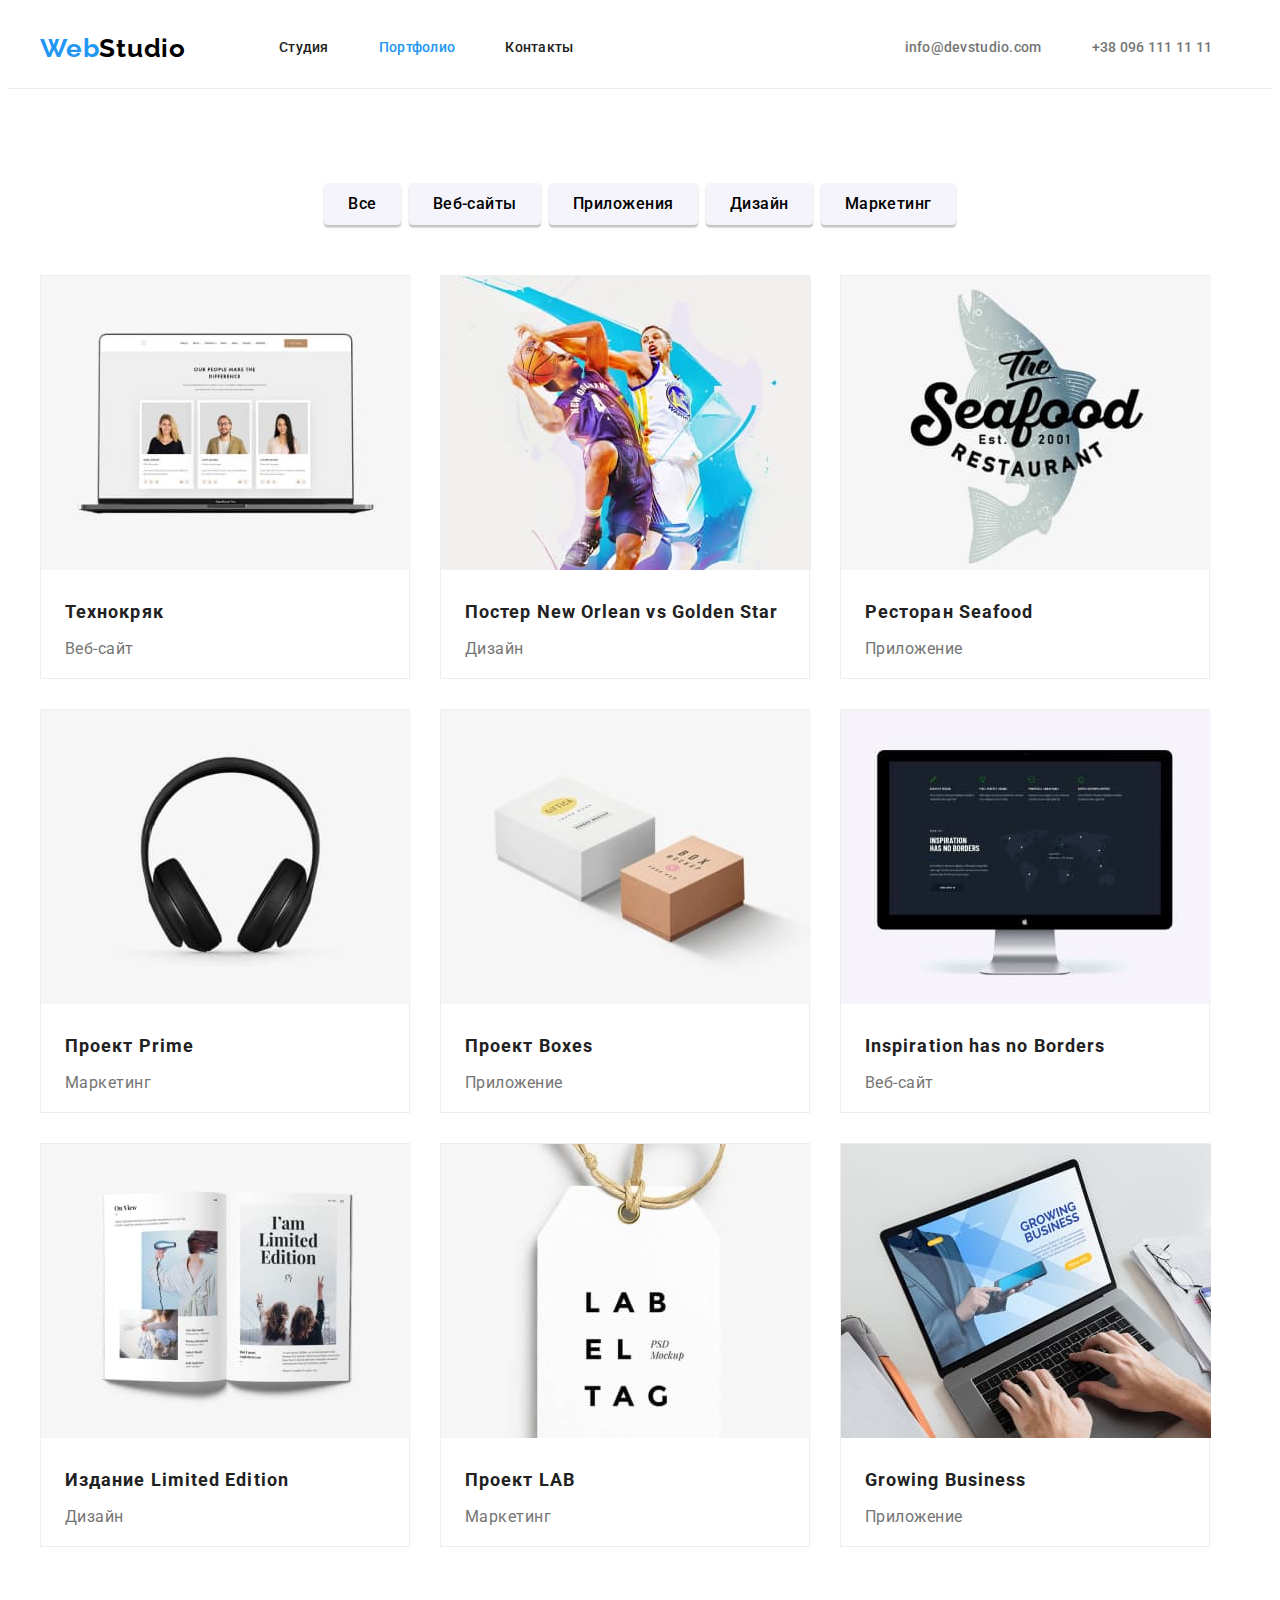
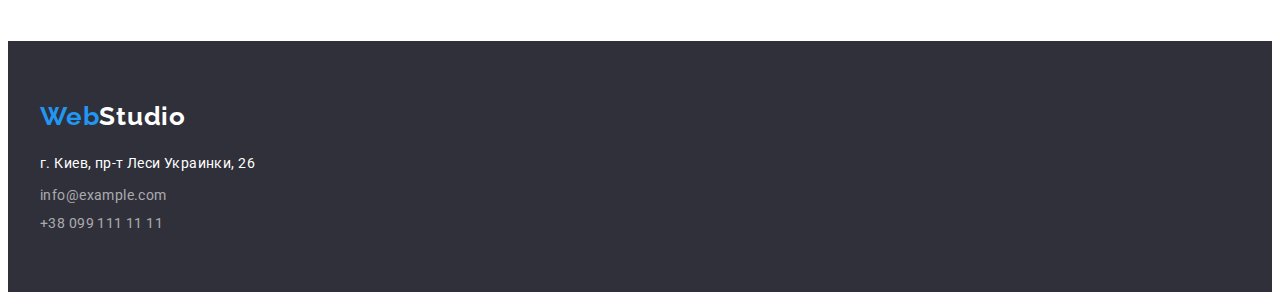
==== portfolio.html @ d5acd6a5 "Copy files" ====
<!DOCTYPE html>
<html lang="ru">
  <head>
    <meta charset="UTF-8" />
    <meta http-equiv="X-UA-Compatible" content="IE=edge" />
    <meta name="viewport" content="width=device-width, initial-scale=1.0" />
    <title>Document</title>
    <link rel="preconnect" href="https://fonts.googleapis.com" />
    <link rel="preconnect" href="https://fonts.gstatic.com" crossorigin />
    <link
      href="https://fonts.googleapis.com/css2?family=Raleway:wght@700&family=Roboto:wght@400;500;700;900&display=swap"
      rel="stylesheet"
    />
    <link
      rel="stylesheet"
      href="https://cdnjs.cloudflare.com/ajax/libs/modern-normalize/1.1.0/modern-normalize.min.css"
      integrity="sha512-wpPYUAdjBVSE4KJnH1VR1HeZfpl1ub8YT/NKx4PuQ5NmX2tKuGu6U/JRp5y+Y8XG2tV+wKQpNHVUX03MfMFn9Q=="
      crossorigin="anonymous"
      referrerpolicy="no-referrer"
    />
    <link rel="stylesheet" href="./css/styles.css" />
  </head>
  <body>
    <!-- ################# HEADER ############## -->
    <header class="header">
      <nav class="head container">
        <a class="link link-logo" href="./index.html" lang="en"
          ><span class="accent">Web</span>Studio</a
        >
        <ul class="list header-list">
          <li class="item"><a class="link menu-link" href="./index.html">Студия</a></li>
          <li class="item"><a class="link menu-link portfolio" href="">Портфолио</a></li>
          <li class="item"><a class="link menu-link" href="">Контакты</a></li>
        </ul>
        <ul class="list header-list">
          <li class="item">
            <a class="link contact-link" href="mailto:info@devstudio.com">info@devstudio.com</a>
          </li>
          <li class="item">
            <a class="link contact-link" href="tel:+380961111111">+38 096 111 11 11</a>
          </li>
        </ul>
      </nav>
    </header>
    <main>
      <!-- ################# PORTFOLIO ############## -->
      <section class="section">
        <div class="container">
          <h1 class="hidden">Скрытый заголовок</h1>
          <ul class="list list-btn">
            <li class="item"><button class="portfolio-btn" type="button">Все</button></li>
            <li class="item"><button class="portfolio-btn" type="button">Веб-сайты</button></li>
            <li class="item"><button class="portfolio-btn" type="button">Приложения</button></li>
            <li class="item"><button class="portfolio-btn" type="button">Дизайн</button></li>
            <li class="item"><button class="portfolio-btn" type="button">Маркетинг</button></li>
          </ul>
          <ul class="list card-list">
            <li class="portfolio-card">
              <img
                class="portfolio-icon"
                src="./images/portfolio/laptop.jpg"
                alt="laptop"
                width="370"
                height="294"
              />
              <h2 class="portfolio-title">Технокряк</h2>
              <p class="portfolio-item">Веб-сайт</p>
            </li>
            <li class="portfolio-card">
              <img
                class="portfolio-icon"
                src="./images/portfolio/basketball-player.jpg"
                alt="basketball-player"
                width="370"
                height="294"
              />
              <h2 class="portfolio-title" lang="en">Постер New Orlean vs Golden Star</h2>
              <p class="portfolio-item">Дизайн</p>
            </li>
            <li class="portfolio-card">
              <img
                class="portfolio-icon"
                src="./images/portfolio/seafood.jpg"
                alt="seafood"
                width="370"
                height="294"
              />
              <h2 class="portfolio-title" lang="en">Ресторан Seafood</h2>
              <p class="portfolio-item">Приложение</p>
            </li>
            <li class="portfolio-card">
              <img
                class="portfolio-icon"
                src="./images/portfolio/headphones.jpg"
                alt="headphones"
                width="370"
                height="294"
              />
              <h2 class="portfolio-title" lang="en">Проект Prime</h2>
              <p class="portfolio-item">Маркетинг</p>
            </li>
            <li class="portfolio-card">
              <img
                class="portfolio-icon"
                src="./images/portfolio/bricks.jpg"
                alt="bricks"
                width="370"
                height="294"
              />
              <h2 class="portfolio-title" lang="en">Проект Boxes</h2>
              <p class="portfolio-item">Приложение</p>
            </li>
            <li class="portfolio-card">
              <img
                class="portfolio-icon"
                src="./images/portfolio/imac.jpg"
                alt="imac"
                width="370"
                height="294"
              />
              <h2 class="portfolio-title" lang="en">Inspiration has no Borders</h2>
              <p class="portfolio-item">Веб-сайт</p>
            </li>
            <li class="portfolio-card">
              <img
                class="portfolio-icon"
                src="./images/portfolio/book.jpg"
                alt="book"
                width="370"
                height="294"
              />
              <h2 class="portfolio-title" lang="en">Издание Limited Edition</h2>
              <p class="portfolio-item">Дизайн</p>
            </li>
            <li class="portfolio-card">
              <img
                class="portfolio-icon"
                src="./images/portfolio/project-lab.jpg"
                alt="project-lab"
                width="370"
                height="294"
              />
              <h2 class="portfolio-title" lang="en">Проект LAB</h2>
              <p class="portfolio-item">Маркетинг</p>
            </li>
            <li class="portfolio-card">
              <img
                class="portfolio-icon"
                src="./images/portfolio/hands-on-laptop.jpg"
                alt="hands-on-laptop"
                width="370"
                height="294"
              />
              <h2 class="portfolio-title" lang="en">Growing Business</h2>
              <p class="portfolio-item">Приложение</p>
            </li>
          </ul>
        </div>
      </section>
    </main>
    <!-- ############## FOOTER ############### -->
    <footer class="footer">
      <div class="container">
        <a class="link link-logo-footer" href="./index.html" lang="en"
          ><span class="accent">Web</span>Studio</a
        >
        <address class="address">
          <ul class="list">
            <li class="margin">
              <a
                class="link address-link"
                href="https://goo.gl/maps/CviUbPJFQTQComtV8"
                target="_blank"
                >г. Киев, пр-т Леси Украинки, 26</a
              >
            </li>
            <li class="margin">
              <a class="link contacts-link" href="mailto:info@example.com">info@example.com</a>
            </li>
            <li><a class="link contacts-link" href="tel:+380991111111">+38 099 111 11 11</a></li>
          </ul>
        </address>
      </div>
    </footer>
  </body>
</html>
---- css/styles.css ----
.list {
  list-style: none;

  margin-top: 0;
  margin-bottom: 0;
  padding-left: 0;
}
.link {
  text-decoration: none;
}
.address {
  font-style: normal;
}
.container {
  width: 1200px;
  padding-left: 15px;
  padding-right: 15px;
  margin-left: auto;
  margin-right: auto;
}
:root {
  --main-font: 'Roboto', sans-serif;
  --main-color: #212121;
  --secondary-color: #757575;
  --logo-color: #000000;
  --accent-color: #2196f3;
  --hero-background-color: #2f303a;
  --btn-text-color: #ffffff;
  --team-background-color: #f5f4fa;
  --portfolio-btn-back-color: #f5f4fa;
  --border-color: #ececec;
  --portfolio-border-color: #eeeeee;
  --contacts-link-color: rgba(255, 255, 255, 0.6);
}
body {
  font-family: var(--main-font);
  color: var(--main-color);
}
/*########## HEADER ############*/
.header {
  font-weight: 500;
  font-size: 14px;
  line-height: 1.14;
  letter-spacing: 0.02em;
  border-bottom: 1px solid var(--border-color);
}
.head {
  display: flex;
  align-items: center;
}
.header-list {
  display: flex;

  margin-top: 0;
  margin-bottom: 0;
}
.header-list .item + .item {
  margin-left: 50px;
}
.header-list .link {
  display: block;
  padding-top: 32px;
  padding-bottom: 32px;
}
.head .header-list:last-child {
  margin-left: 331px;
}
.link-logo {
  font-family: 'Raleway', sans-serif;
  font-weight: 700;
  font-size: 26px;
  line-height: 1.19;
  letter-spacing: 0.03em;
  color: var(--logo-color);

  margin-right: 93px;
}
.accent {
  color: var(--accent-color);
}
.menu-link {
  color: var(--main-color);
}
.contact-link {
  color: var(--secondary-color);
}
.menu-link:hover,
.menu-link:focus {
  color: var(--accent-color);
}
.contact-link:hover,
.contact-link:focus {
  color: var(--accent-color);
}
.studio {
  color: var(--accent-color);
}
.portfolio {
  color: var(--accent-color);
}

/*########## MAIN ############*/
/*########## HERO ############*/
.hero {
  background-color: var(--hero-background-color);
  text-align: center;
}
.hero-title {
  font-weight: 900;
  font-size: 44px;
  line-height: 1.36;
  letter-spacing: 0.06em;
  text-transform: uppercase;
  color: var(--btn-text-color);

  margin-top: 0;
  margin-bottom: 30px;
}
.modal-btn {
  font-family: var(--main-font);
  font-weight: 700;
  font-size: 16px;
  line-height: 1.88;
  display: flex;
  align-items: center;
  letter-spacing: 0.06em;
  color: var(--btn-text-color);
  background-color: var(--accent-color);
  cursor: pointer;
  box-shadow: 0px 4px 4px rgba(0, 0, 0, 0.15);
  border-radius: 4px;

  display: inline-block;
  padding: 10px 32px;
}
.container-hero {
  padding-top: 200px;
  padding-bottom: 200px;
}
/*########## ABOUT US ############*/
.section {
  padding-top: 94px;
  padding-bottom: 94px;
}
.about-us {
  display: flex;
  justify-content: center;

  margin-top: 0;
  margin-bottom: 0;
}
.about-us .item + .item {
  margin-left: 30px;
}
.about-us-title {
  font-weight: 700;
  font-size: 14px;
  line-height: 1.14;
  letter-spacing: 0.03em;
  text-transform: uppercase;

  margin-top: 0;
  margin-bottom: 0;
  margin-bottom: 10px;
}
.about-us-item {
  font-size: 14px;
  line-height: 1.71;
  letter-spacing: 0.03em;
  color: var(--secondary-color);

  margin-top: 0;
  margin-bottom: 0;
}
/*########## OUR WORK ############*/
.title {
  font-weight: 700;
  font-size: 36px;
  line-height: 1.17;
  text-align: center;
  letter-spacing: 0.03em;

  margin-top: 0;
  margin-bottom: 0;
}
.title-work {
  margin-bottom: 50px;
}
.list-work {
  display: flex;
}
.list-work .item + .item {
  margin-left: 30px;
}
/*########## OUR TEAM ############*/
.team-list {
  display: flex;
}
.team-list .card + .card {
  margin-left: 30px;
}
.card {
  width: 270px;
  height: 368px;
  left: 215px;
  top: 1635px;

  background: var(--btn-text-color);
  box-shadow: 0px 1px 3px rgba(0, 0, 0, 0.12), 0px 1px 1px rgba(0, 0, 0, 0.14),
    0px 2px 1px rgba(0, 0, 0, 0.2);
  border-radius: 0px 0px 4px 4px;
}
.our-team {
  background-color: var(--team-background-color);
}
.title-team {
  margin-bottom: 50px;
}
.team-img {
  margin-bottom: 30px;
}
.team-name {
  font-weight: 500;
  font-size: 16px;
  line-height: 1.19;
  text-align: center;
  letter-spacing: 0.03em;

  margin-top: 0;
  margin-bottom: 10;
}
.team-prof {
  font-size: 16px;
  line-height: 1.19;
  text-align: center;
  letter-spacing: 0.03em;
  color: var(--secondary-color);

  margin-top: 0;
  margin-bottom: 30;
}
/*########## FOOTER ############*/
.footer {
  background-color: var(--hero-background-color);
}
.footer .container {
  padding-top: 60px;
  padding-bottom: 60px;
}
.link-logo-footer {
  font-family: 'Raleway', sans-serif;
  font-weight: 700;
  font-size: 26px;
  line-height: 1.19;
  letter-spacing: 0.03em;
  color: var(--btn-text-color);
}
.address-link {
  font-size: 14px;
  line-height: 1.71;
  letter-spacing: 0.03em;
  color: var(--btn-text-color);
}
.address {
  margin-top: 20px;
}
.address .list {
  padding-left: 0;
}
.margin {
  margin-bottom: 9px;
}
.contacts-link {
  font-size: 14px;
  line-height: 1.71px;
  letter-spacing: 0.03em;
  color: var(--contacts-link-color);
}
.address-link:hover,
.address-link:focus {
  color: var(--accent-color);
}
.contacts-link:hover,
.contacts-link:focus {
  color: var(--accent-color);
}

/*########## PORTFOLIO (PAGE) ############*/
.hidden {
  display: none;
}
.list-btn {
  display: flex;
  justify-content: center;
}
.list-btn .item + .item {
  margin-left: 8px;
}
.portfolio-btn {
  font-family: var(--main-font);
  font-weight: 500;
  font-size: 16px;
  line-height: 1.62;
  text-align: center;
  letter-spacing: 0.03em;
  background-color: var(--portfolio-btn-back-color);
  cursor: pointer;

  box-shadow: 0px 3px 1px rgba(0, 0, 0, 0.1), 0px 1px 2px rgba(0, 0, 0, 0.08),
    0px 2px 2px rgba(0, 0, 0, 0.12);
  border-radius: 4px;
  border-color: transparent;
  padding: 6px 22px;
  margin-bottom: 50px;
}

.portfolio-btn:hover,
.portfolio-btn:focus {
  color: var(--btn-text-color);
  background-color: var(--accent-color);
}
.card-list {
  display: flex;
  flex-wrap: wrap;
}
.portfolio-icon {
  margin-bottom: 20px;
}
.portfolio-title {
  font-weight: 700;
  font-size: 18px;
  line-height: 2;
  letter-spacing: 0.06em;
  color: var(--main-color);

  margin-top: 0;
  margin-bottom: 4px;
  margin-left: 24px;
}
.portfolio-item {
  font-size: 16px;
  line-height: 1.88;
  letter-spacing: 0.03em;
  color: var(--secondary-color);

  margin-top: 0;
  margin-bottom: 20px;
  margin-left: 24px;
}
.portfolio-card {
  background-color: var(--btn-text-color);
  border: 1px solid var(--portfolio-border-color);
  box-sizing: border-box;

  width: 370px;
  height: 404px;
}
.portfolio-card:not(:nth-child(3n + 3)) {
  margin-right: 30px;
}
.portfolio-card:not(:nth-last-child(-n + 3)) {
  margin-bottom: 30px;
}
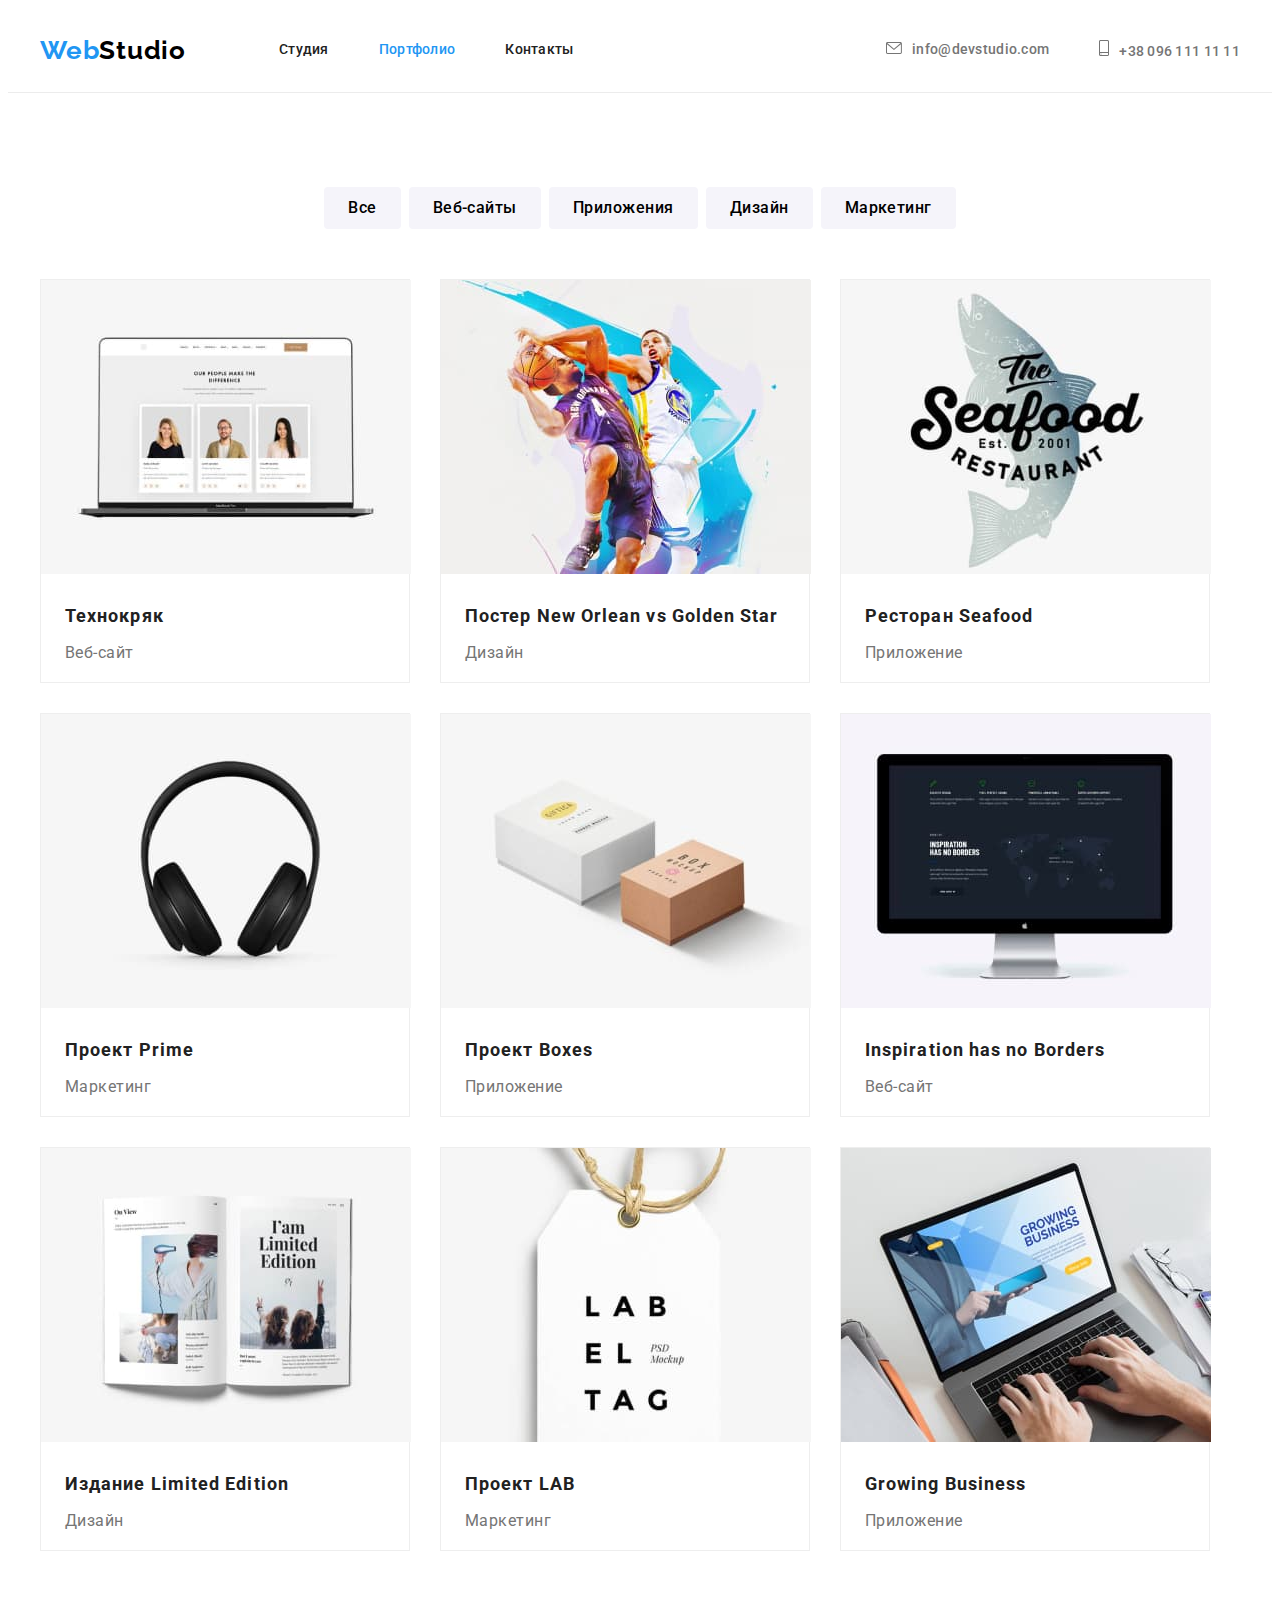
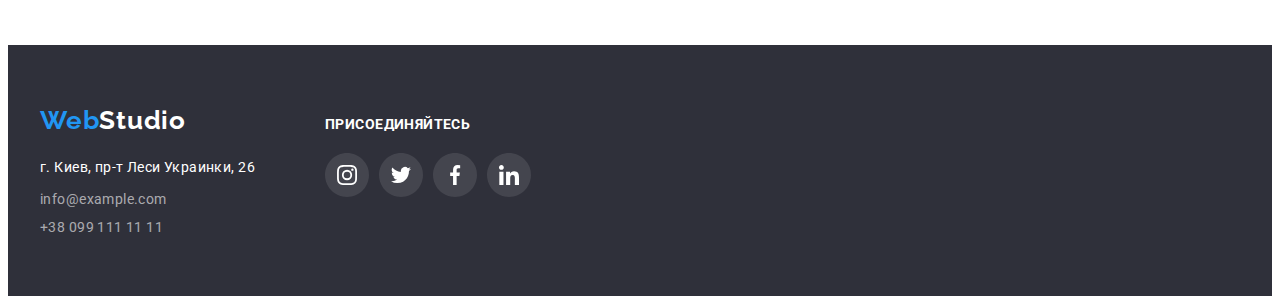
==== commit 293b20df: "Update portfolio. Add logos" ====
--- a/portfolio.html
+++ b/portfolio.html
@@ -4,7 +4,7 @@
     <meta charset="UTF-8" />
     <meta http-equiv="X-UA-Compatible" content="IE=edge" />
     <meta name="viewport" content="width=device-width, initial-scale=1.0" />
-    <title>Document</title>
+    <title>Portfolio</title>
     <link rel="preconnect" href="https://fonts.googleapis.com" />
     <link rel="preconnect" href="https://fonts.gstatic.com" crossorigin />
     <link
@@ -33,11 +33,19 @@
           <li class="item"><a class="link menu-link" href="">Контакты</a></li>
         </ul>
         <ul class="list header-list">
-          <li class="item">
-            <a class="link contact-link" href="mailto:info@devstudio.com">info@devstudio.com</a>
+          <li class="item icon-address">
+            <a class="link contact-link" href="mailto:info@devstudio.com"
+              ><svg class="icon" width="16" height="12">
+                <use href="./images/icon/icons.svg#mail"></use></svg
+              >info@devstudio.com</a
+            >
           </li>
-          <li class="item">
-            <a class="link contact-link" href="tel:+380961111111">+38 096 111 11 11</a>
+          <li class="item icon-address">
+            <a class="link contact-link" href="tel:+380961111111"
+              ><svg class="icon" width="10" height="16">
+                <use href="./images/icon/icons.svg#phone"></use></svg
+              >+38 096 111 11 11</a
+            >
           </li>
         </ul>
       </nav>
@@ -160,26 +168,58 @@
     </main>
     <!-- ############## FOOTER ############### -->
     <footer class="footer">
-      <div class="container">
-        <a class="link link-logo-footer" href="./index.html" lang="en"
-          ><span class="accent">Web</span>Studio</a
-        >
-        <address class="address">
-          <ul class="list">
-            <li class="margin">
-              <a
-                class="link address-link"
-                href="https://goo.gl/maps/CviUbPJFQTQComtV8"
-                target="_blank"
-                >г. Киев, пр-т Леси Украинки, 26</a
-              >
-            </li>
-            <li class="margin">
-              <a class="link contacts-link" href="mailto:info@example.com">info@example.com</a>
-            </li>
-            <li><a class="link contacts-link" href="tel:+380991111111">+38 099 111 11 11</a></li>
+      <div class="container footer-flex">
+        <div class="footer-address">
+          <a class="link link-logo-footer" href="./index.html" lang="en"
+            ><span class="accent">Web</span>Studio</a
+          >
+          <address class="address">
+            <ul class="list">
+              <li class="margin">
+                <a
+                  class="link address-link"
+                  href="https://goo.gl/maps/CviUbPJFQTQComtV8"
+                  target="_blank"
+                  >г. Киев, пр-т Леси Украинки, 26</a
+                >
+              </li>
+              <li class="margin">
+                <a class="link contacts-link" href="mailto:info@example.com">info@example.com</a>
+              </li>
+              <li><a class="link contacts-link" href="tel:+380991111111">+38 099 111 11 11</a></li>
+            </ul>
+          </address>
+        </div>
+        <div class="social">
+          <p class="join">присоединяйтесь</p>
+          <ul class="list footer-icon">
+            <li class="item">
+              <a href="">
+                <svg class="icon" width="44" height="44">
+                  <use href="./images/icon/icons.svg#footer-insta"></use>
+                </svg>
+              </a>
+            </li>
+            <li class="item">
+              <a href=""
+                ><svg class="icon" width="44" height="44">
+                  <use href="./images/icon/icons.svg#footer-twit"></use></svg
+              ></a>
+            </li>
+            <li class="item">
+              <a href=""
+                ><svg class="icon" width="44" height="44">
+                  <use href="./images/icon/icons.svg#footer-facebook"></use></svg
+              ></a>
+            </li>
+            <li class="item">
+              <a href=""
+                ><svg class="icon" width="44" height="44">
+                  <use href="./images/icon/icons.svg#footer-link"></use></svg
+              ></a>
+            </li>
           </ul>
-        </address>
+        </div>
       </div>
     </footer>
   </body>
--- a/css/styles.css
+++ b/css/styles.css
@@ -26,6 +26,8 @@
   --accent-color: #2196f3;
   --hero-background-color: #2f303a;
   --btn-text-color: #ffffff;
+  --border-color: #afb1b8;
+  --social-color: #afb1b8;
   --team-background-color: #f5f4fa;
   --portfolio-btn-back-color: #f5f4fa;
   --border-color: #ececec;
@@ -63,7 +65,7 @@
   padding-bottom: 32px;
 }
 .head .header-list:last-child {
-  margin-left: 331px;
+  margin-left: auto;
 }
 .link-logo {
   font-family: 'Raleway', sans-serif;
@@ -98,12 +100,33 @@
 .portfolio {
   color: var(--accent-color);
 }
-
+.header-list .item {
+  display: flex;
+  justify-content: center;
+}
+.icon-address {
+  display: flex;
+  align-items: center;
+}
+.icon-address {
+  display: flex;
+}
+.icon-address .icon {
+  margin-right: 10px;
+  fill: var(--secondary-color);
+}
+.contact-link:hover > .icon {
+  fill: var(--accent-color);
+}
 /*########## MAIN ############*/
 /*########## HERO ############*/
 .hero {
   background-color: var(--hero-background-color);
   text-align: center;
+  height: 600px;
+  max-width: 1600px;
+  background-image: linear-gradient(to right, rgba(47, 48, 58, 0.4), rgba(47, 48, 58, 0.4)),
+    url('../images/overlay/overlay.jpg');
 }
 .hero-title {
   font-weight: 900;
@@ -172,6 +195,16 @@
   margin-top: 0;
   margin-bottom: 0;
 }
+.back-icon-about {
+  width: 270px;
+  height: 120px;
+  background: var(--portfolio-btn-back-color);
+  border-radius: 4px;
+  margin-bottom: 30px;
+  display: flex;
+  align-items: center;
+  justify-content: center;
+}
 /*########## OUR WORK ############*/
 .title {
   font-weight: 700;
@@ -201,9 +234,7 @@
 }
 .card {
   width: 270px;
-  height: 368px;
-  left: 215px;
-  top: 1635px;
+  height: 428px;
 
   background: var(--btn-text-color);
   box-shadow: 0px 1px 3px rgba(0, 0, 0, 0.12), 0px 1px 1px rgba(0, 0, 0, 0.14),
@@ -239,11 +270,74 @@
   margin-top: 0;
   margin-bottom: 30;
 }
+.card-social {
+  display: flex;
+  justify-content: center;
+}
+.icon-back {
+  display: flex;
+  justify-content: center;
+  align-items: center;
+  width: 44px;
+  height: 44px;
+  background-color: transparent;
+  border-radius: 50%;
+}
+.icon-back:hover,
+.icon-back:focus {
+  background-color: var(--accent-color);
+}
+.card-icon {
+  fill: var(--social-color);
+}
+.card-icon:hover,
+.card-icon:focus {
+  fill: var(--btn-text-color);
+}
+.list .icon-back + .icon-back {
+  margin-left: 10px;
+}
+.icon-back .card-icon {
+  box-sizing: content-box;
+  padding: 12px;
+}
+/*########## OUR CLIENTS ############*/
+.title-clients {
+  margin-bottom: 50px;
+}
+.list-clients {
+  display: flex;
+  justify-content: space-between;
+}
+.back-icon-clients {
+  width: 170px;
+  height: 92px;
+  background: var(--portfolio-btn-back-color);
+  border: 1px solid var(--border-color);
+  box-sizing: border-box;
+  border-radius: 4px;
+  display: flex;
+  align-items: center;
+  justify-content: center;
+}
+.back-icon-clients .icon-clients {
+  fill: #afb1b8;
+  box-sizing: content-box;
+  padding: 16px 32px;
+}
+.icon-clients:hover,
+.icon-clients:focus {
+  fill: var(--accent-color);
+}
+.back-icon-clients:hover {
+  border-color: var(--accent-color);
+}
 /*########## FOOTER ############*/
+
 .footer {
   background-color: var(--hero-background-color);
 }
-.footer .container {
+.footer-address {
   padding-top: 60px;
   padding-bottom: 60px;
 }
@@ -283,6 +377,38 @@
 .contacts-link:hover,
 .contacts-link:focus {
   color: var(--accent-color);
+}
+.join {
+  font-weight: 700;
+  font-size: 14px;
+  line-height: 1.14;
+  letter-spacing: 0.03em;
+  text-transform: uppercase;
+  color: var(--btn-text-color);
+  margin-top: 0;
+  margin-bottom: 20px;
+}
+.footer-flex {
+  display: flex;
+}
+.social {
+  margin-left: 70px;
+  margin-top: 72px;
+  display: flex;
+  flex-direction: column;
+}
+.footer-icon {
+  display: flex;
+}
+.footer-icon .item + .item {
+  margin-left: 10px;
+}
+.icon {
+  fill: rgba(255, 255, 255, 0.1);
+}
+.icon:hover,
+.icon:focus {
+  fill: var(--accent-color);
 }
 
 /*########## PORTFOLIO (PAGE) ############*/
@@ -306,8 +432,6 @@
   background-color: var(--portfolio-btn-back-color);
   cursor: pointer;
 
-  box-shadow: 0px 3px 1px rgba(0, 0, 0, 0.1), 0px 1px 2px rgba(0, 0, 0, 0.08),
-    0px 2px 2px rgba(0, 0, 0, 0.12);
   border-radius: 4px;
   border-color: transparent;
   padding: 6px 22px;
@@ -318,6 +442,8 @@
 .portfolio-btn:focus {
   color: var(--btn-text-color);
   background-color: var(--accent-color);
+  box-shadow: 0px 3px 1px rgba(0, 0, 0, 0.1), 0px 1px 2px rgba(0, 0, 0, 0.08),
+    0px 2px 2px rgba(0, 0, 0, 0.12);
 }
 .card-list {
   display: flex;
@@ -355,6 +481,10 @@
   width: 370px;
   height: 404px;
 }
+.portfolio-card:hover {
+  box-shadow: 0px 1px 1px rgba(0, 0, 0, 0.12), 0px 4px 4px rgba(0, 0, 0, 0.06),
+    1px 4px 6px rgba(0, 0, 0, 0.16);
+}
 .portfolio-card:not(:nth-child(3n + 3)) {
   margin-right: 30px;
 }
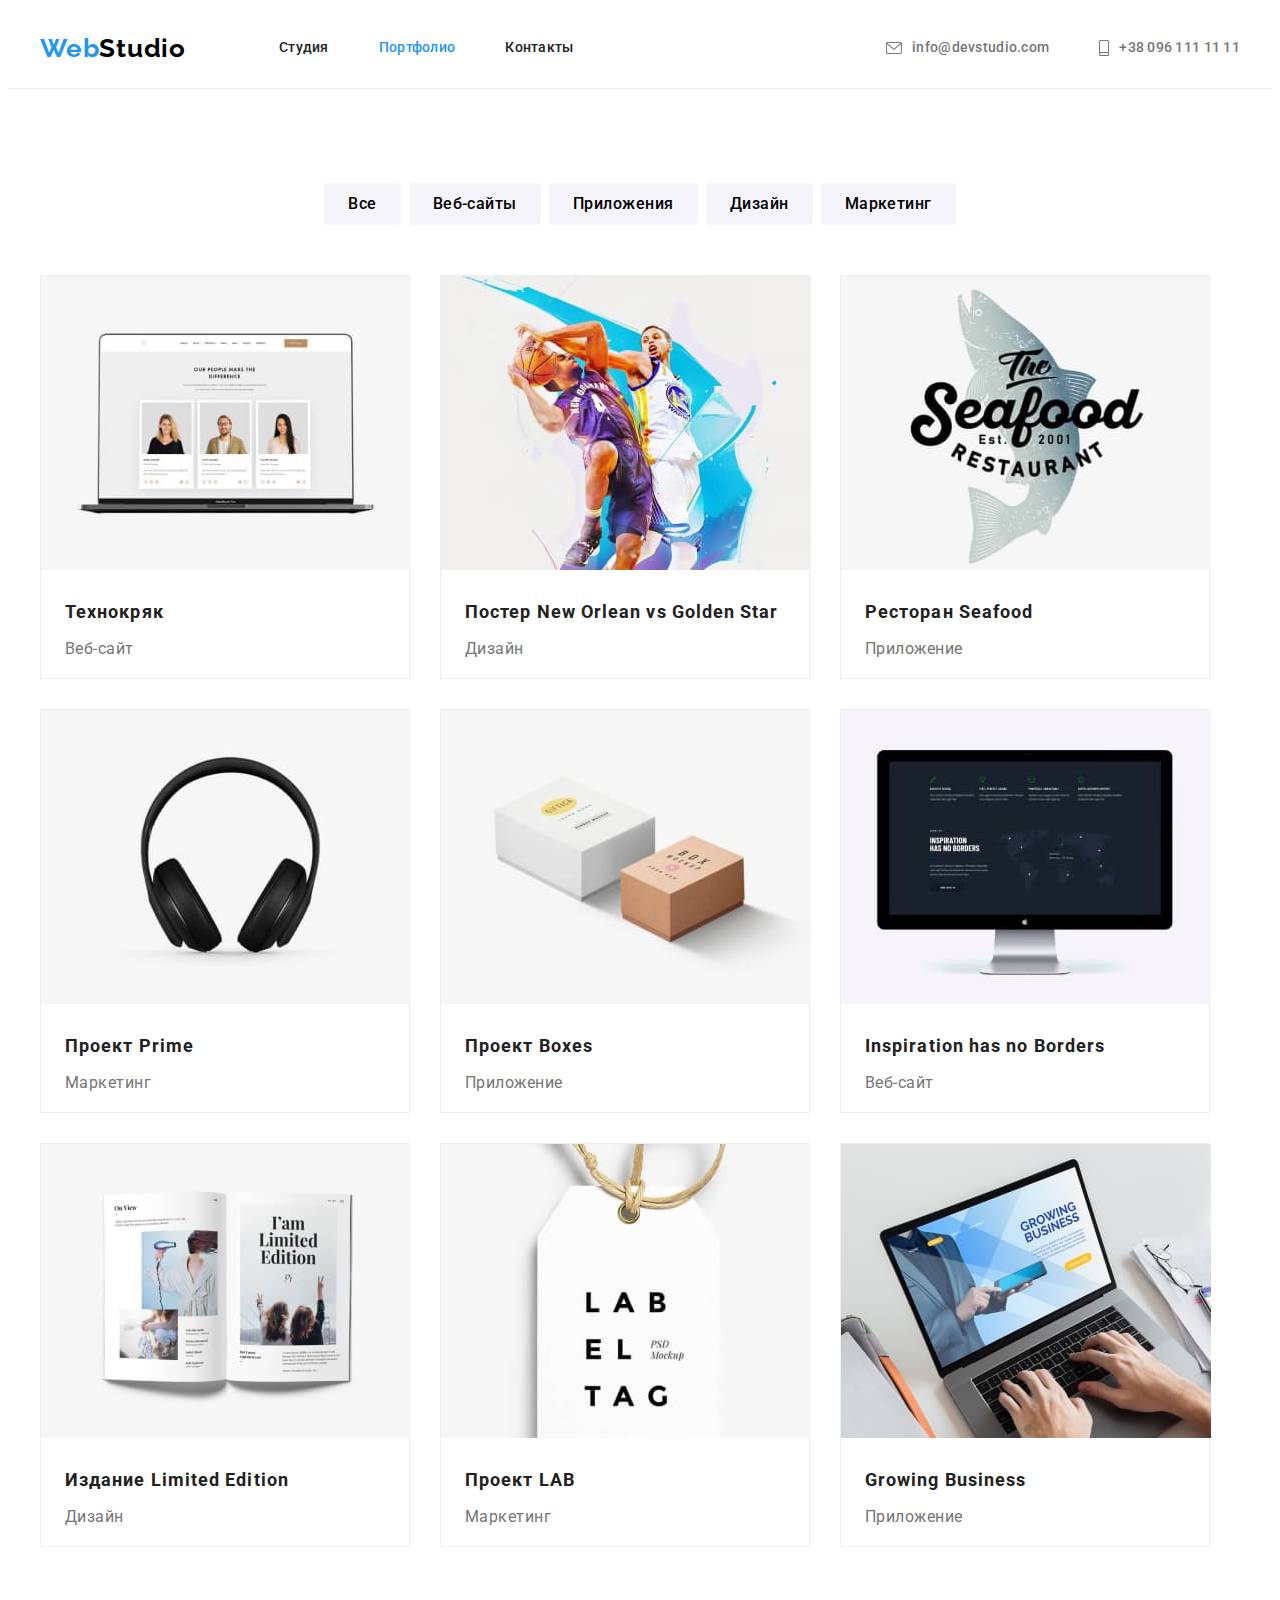
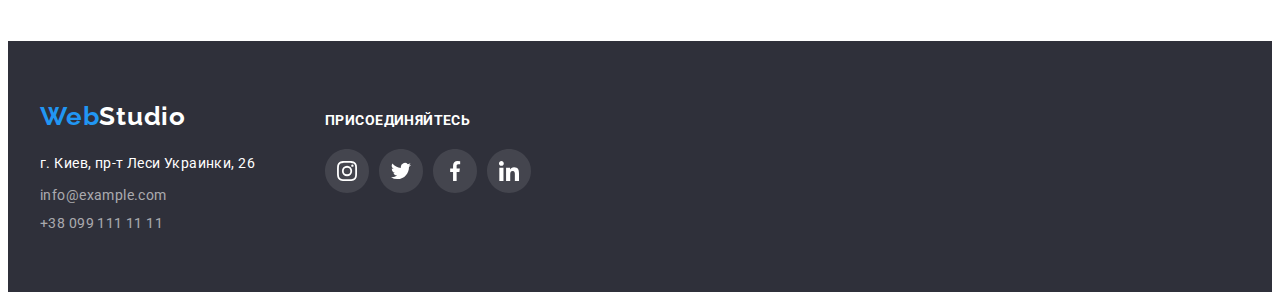
==== commit d703cb17: "Fixed some mistakes" ====
--- a/portfolio.html
+++ b/portfolio.html
@@ -23,16 +23,18 @@
   <body>
     <!-- ################# HEADER ############## -->
     <header class="header">
-      <nav class="head container">
-        <a class="link link-logo" href="./index.html" lang="en"
-          ><span class="accent">Web</span>Studio</a
-        >
-        <ul class="list header-list">
-          <li class="item"><a class="link menu-link" href="./index.html">Студия</a></li>
-          <li class="item"><a class="link menu-link portfolio" href="">Портфолио</a></li>
-          <li class="item"><a class="link menu-link" href="">Контакты</a></li>
-        </ul>
-        <ul class="list header-list">
+      <div class="header-line container">
+        <nav class="head">
+          <a class="link link-logo" href="./index.html" lang="en"
+            ><span class="accent">Web</span>Studio</a
+          >
+          <ul class="list header-list">
+            <li class="item"><a class="link menu-link" href="./index.html">Студия</a></li>
+            <li class="item"><a class="link menu-link portfolio" href="">Портфолио</a></li>
+            <li class="item"><a class="link menu-link" href="">Контакты</a></li>
+          </ul>
+        </nav>
+        <ul class="list header-list header-info">
           <li class="item icon-address">
             <a class="link contact-link" href="mailto:info@devstudio.com"
               ><svg class="icon" width="16" height="12">
@@ -48,7 +50,7 @@
             >
           </li>
         </ul>
-      </nav>
+      </div>
     </header>
     <main>
       <!-- ################# PORTFOLIO ############## -->
--- a/css/styles.css
+++ b/css/styles.css
@@ -33,6 +33,7 @@
   --border-color: #ececec;
   --portfolio-border-color: #eeeeee;
   --contacts-link-color: rgba(255, 255, 255, 0.6);
+  --color-social-footer: rgba(255, 255, 255, 0.1);
 }
 body {
   font-family: var(--main-font);
@@ -64,8 +65,11 @@
   padding-top: 32px;
   padding-bottom: 32px;
 }
-.head .header-list:last-child {
+.header-info {
   margin-left: auto;
+}
+.header-line {
+  display: flex;
 }
 .link-logo {
   font-family: 'Raleway', sans-serif;
@@ -83,8 +87,10 @@
 .menu-link {
   color: var(--main-color);
 }
-.contact-link {
+.icon-address > .contact-link {
   color: var(--secondary-color);
+  display: flex;
+  align-items: center;
 }
 .menu-link:hover,
 .menu-link:focus {
@@ -108,15 +114,11 @@
   display: flex;
   align-items: center;
 }
-.icon-address {
-  display: flex;
-}
 .icon-address .icon {
   margin-right: 10px;
-  fill: var(--secondary-color);
 }
 .contact-link:hover > .icon {
-  fill: var(--accent-color);
+  --color-mail: var(--accent-color);
 }
 /*########## MAIN ############*/
 /*########## HERO ############*/
@@ -206,6 +208,9 @@
   justify-content: center;
 }
 /*########## OUR WORK ############*/
+.section-work {
+  padding-bottom: 94px;
+}
 .title {
   font-weight: 700;
   font-size: 36px;
@@ -280,26 +285,14 @@
   align-items: center;
   width: 44px;
   height: 44px;
-  background-color: transparent;
-  border-radius: 50%;
-}
-.icon-back:hover,
-.icon-back:focus {
-  background-color: var(--accent-color);
-}
-.card-icon {
-  fill: var(--social-color);
 }
 .card-icon:hover,
 .card-icon:focus {
-  fill: var(--btn-text-color);
+  --color-social: var(--btn-text-color);
+  --color-back: var(--accent-color);
 }
 .list .icon-back + .icon-back {
   margin-left: 10px;
-}
-.icon-back .card-icon {
-  box-sizing: content-box;
-  padding: 12px;
 }
 /*########## OUR CLIENTS ############*/
 .title-clients {
@@ -312,8 +305,7 @@
 .back-icon-clients {
   width: 170px;
   height: 92px;
-  background: var(--portfolio-btn-back-color);
-  border: 1px solid var(--border-color);
+  border: 1px solid var(--social-color);
   box-sizing: border-box;
   border-radius: 4px;
   display: flex;
@@ -321,13 +313,12 @@
   justify-content: center;
 }
 .back-icon-clients .icon-clients {
-  fill: #afb1b8;
   box-sizing: content-box;
-  padding: 16px 32px;
+  padding: 18px 34px;
 }
 .icon-clients:hover,
 .icon-clients:focus {
-  fill: var(--accent-color);
+  --color-clients: var(--accent-color);
 }
 .back-icon-clients:hover {
   border-color: var(--accent-color);
@@ -403,12 +394,9 @@
 .footer-icon .item + .item {
   margin-left: 10px;
 }
-.icon {
-  fill: rgba(255, 255, 255, 0.1);
-}
 .icon:hover,
 .icon:focus {
-  fill: var(--accent-color);
+  --color-social-footer: var(--accent-color);
 }
 
 /*########## PORTFOLIO (PAGE) ############*/
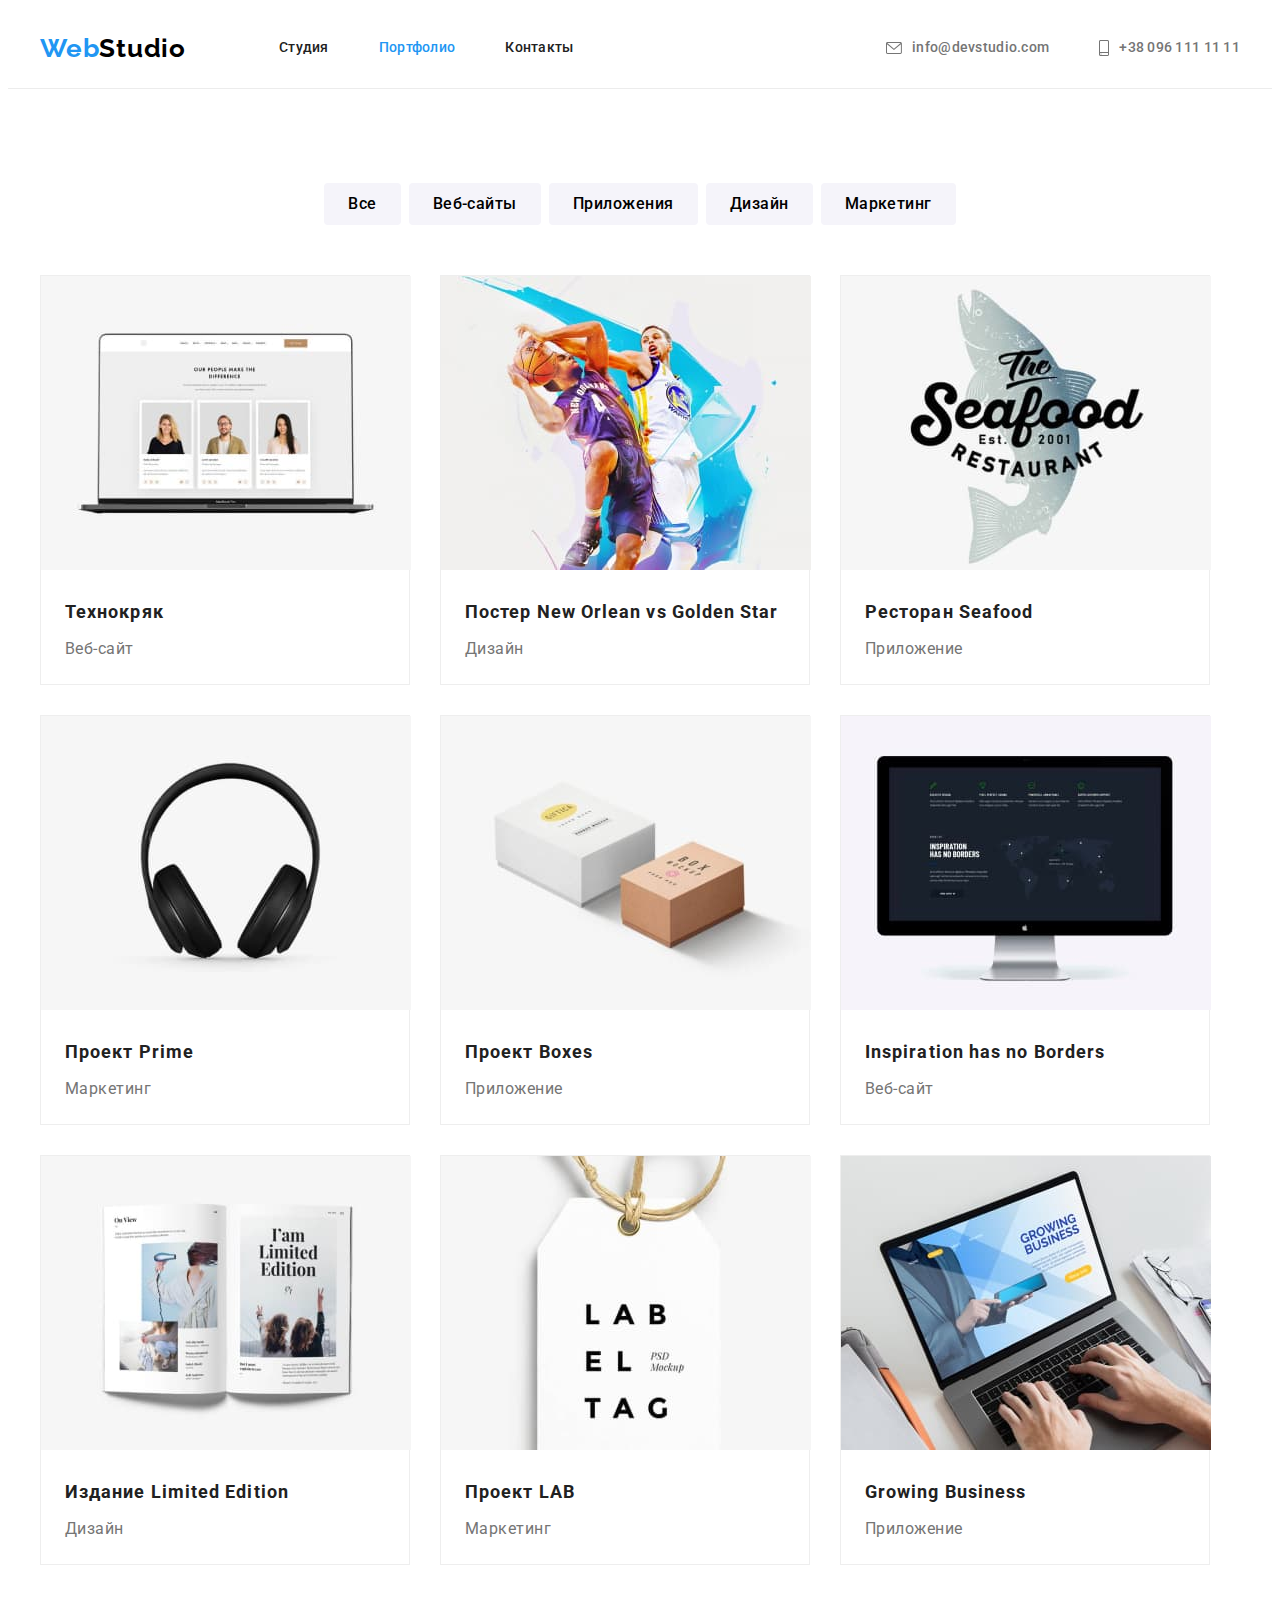
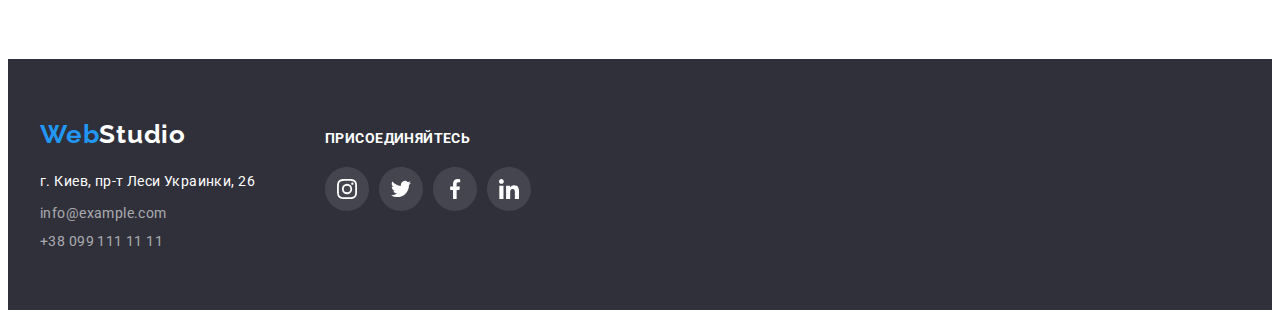
==== commit 09296e69: "Fixed focus effect" ====
--- a/portfolio.html
+++ b/portfolio.html
@@ -30,7 +30,7 @@
           >
           <ul class="list header-list">
             <li class="item"><a class="link menu-link" href="./index.html">Студия</a></li>
-            <li class="item"><a class="link menu-link portfolio" href="">Портфолио</a></li>
+            <li class="item"><a class="link menu-link active" href="">Портфолио</a></li>
             <li class="item"><a class="link menu-link" href="">Контакты</a></li>
           </ul>
         </nav>
@@ -38,8 +38,9 @@
           <li class="item icon-address">
             <a class="link contact-link" href="mailto:info@devstudio.com"
               ><svg class="icon" width="16" height="12">
-                <use href="./images/icon/icons.svg#mail"></use></svg
-              >info@devstudio.com</a
+                <use href="./images/icon/icons.svg#mail"></use>
+              </svg>
+              info@devstudio.com</a
             >
           </li>
           <li class="item icon-address">
@@ -73,8 +74,10 @@
                 width="370"
                 height="294"
               />
-              <h2 class="portfolio-title">Технокряк</h2>
-              <p class="portfolio-item">Веб-сайт</p>
+              <div class="portfolio-card-info">
+                <h2 class="portfolio-title">Технокряк</h2>
+                <p class="portfolio-item">Веб-сайт</p>
+              </div>
             </li>
             <li class="portfolio-card">
               <img
@@ -84,8 +87,10 @@
                 width="370"
                 height="294"
               />
-              <h2 class="portfolio-title" lang="en">Постер New Orlean vs Golden Star</h2>
-              <p class="portfolio-item">Дизайн</p>
+              <div class="portfolio-card-info">
+                <h2 class="portfolio-title" lang="en">Постер New Orlean vs Golden Star</h2>
+                <p class="portfolio-item">Дизайн</p>
+              </div>
             </li>
             <li class="portfolio-card">
               <img
@@ -95,8 +100,10 @@
                 width="370"
                 height="294"
               />
-              <h2 class="portfolio-title" lang="en">Ресторан Seafood</h2>
-              <p class="portfolio-item">Приложение</p>
+              <div class="portfolio-card-info">
+                <h2 class="portfolio-title" lang="en">Ресторан Seafood</h2>
+                <p class="portfolio-item">Приложение</p>
+              </div>
             </li>
             <li class="portfolio-card">
               <img
@@ -106,8 +113,10 @@
                 width="370"
                 height="294"
               />
-              <h2 class="portfolio-title" lang="en">Проект Prime</h2>
-              <p class="portfolio-item">Маркетинг</p>
+              <div class="portfolio-card-info">
+                <h2 class="portfolio-title" lang="en">Проект Prime</h2>
+                <p class="portfolio-item">Маркетинг</p>
+              </div>
             </li>
             <li class="portfolio-card">
               <img
@@ -117,8 +126,10 @@
                 width="370"
                 height="294"
               />
-              <h2 class="portfolio-title" lang="en">Проект Boxes</h2>
-              <p class="portfolio-item">Приложение</p>
+              <div class="portfolio-card-info">
+                <h2 class="portfolio-title" lang="en">Проект Boxes</h2>
+                <p class="portfolio-item">Приложение</p>
+              </div>
             </li>
             <li class="portfolio-card">
               <img
@@ -128,8 +139,10 @@
                 width="370"
                 height="294"
               />
-              <h2 class="portfolio-title" lang="en">Inspiration has no Borders</h2>
-              <p class="portfolio-item">Веб-сайт</p>
+              <div class="portfolio-card-info">
+                <h2 class="portfolio-title" lang="en">Inspiration has no Borders</h2>
+                <p class="portfolio-item">Веб-сайт</p>
+              </div>
             </li>
             <li class="portfolio-card">
               <img
@@ -139,8 +152,10 @@
                 width="370"
                 height="294"
               />
-              <h2 class="portfolio-title" lang="en">Издание Limited Edition</h2>
-              <p class="portfolio-item">Дизайн</p>
+              <div class="portfolio-card-info">
+                <h2 class="portfolio-title" lang="en">Издание Limited Edition</h2>
+                <p class="portfolio-item">Дизайн</p>
+              </div>
             </li>
             <li class="portfolio-card">
               <img
@@ -150,8 +165,10 @@
                 width="370"
                 height="294"
               />
-              <h2 class="portfolio-title" lang="en">Проект LAB</h2>
-              <p class="portfolio-item">Маркетинг</p>
+              <div class="portfolio-card-info">
+                <h2 class="portfolio-title" lang="en">Проект LAB</h2>
+                <p class="portfolio-item">Маркетинг</p>
+              </div>
             </li>
             <li class="portfolio-card">
               <img
@@ -161,8 +178,10 @@
                 width="370"
                 height="294"
               />
-              <h2 class="portfolio-title" lang="en">Growing Business</h2>
-              <p class="portfolio-item">Приложение</p>
+              <div class="portfolio-card-info">
+                <h2 class="portfolio-title" lang="en">Growing Business</h2>
+                <p class="portfolio-item">Приложение</p>
+              </div>
             </li>
           </ul>
         </div>
@@ -176,8 +195,8 @@
             ><span class="accent">Web</span>Studio</a
           >
           <address class="address">
-            <ul class="list">
-              <li class="margin">
+            <ul class="list list-address">
+              <li class="item">
                 <a
                   class="link address-link"
                   href="https://goo.gl/maps/CviUbPJFQTQComtV8"
@@ -185,10 +204,12 @@
                   >г. Киев, пр-т Леси Украинки, 26</a
                 >
               </li>
-              <li class="margin">
+              <li class="item">
                 <a class="link contacts-link" href="mailto:info@example.com">info@example.com</a>
               </li>
-              <li><a class="link contacts-link" href="tel:+380991111111">+38 099 111 11 11</a></li>
+              <li class="item">
+                <a class="link contacts-link" href="tel:+380991111111">+38 099 111 11 11</a>
+              </li>
             </ul>
           </address>
         </div>
@@ -196,26 +217,26 @@
           <p class="join">присоединяйтесь</p>
           <ul class="list footer-icon">
             <li class="item">
-              <a href="">
+              <a class="social-link-footer" href="" target="_blank" rel="noopener noreferrer">
                 <svg class="icon" width="44" height="44">
                   <use href="./images/icon/icons.svg#footer-insta"></use>
                 </svg>
               </a>
             </li>
             <li class="item">
-              <a href=""
+              <a class="social-link-footer" href="" target="_blank" rel="noopener noreferrer"
                 ><svg class="icon" width="44" height="44">
                   <use href="./images/icon/icons.svg#footer-twit"></use></svg
               ></a>
             </li>
             <li class="item">
-              <a href=""
+              <a class="social-link-footer" href="" target="_blank" rel="noopener noreferrer"
                 ><svg class="icon" width="44" height="44">
                   <use href="./images/icon/icons.svg#footer-facebook"></use></svg
               ></a>
             </li>
             <li class="item">
-              <a href=""
+              <a class="social-link-footer" href="" target="_blank" rel="noopener noreferrer"
                 ><svg class="icon" width="44" height="44">
                   <use href="./images/icon/icons.svg#footer-link"></use></svg
               ></a>
--- a/css/styles.css
+++ b/css/styles.css
@@ -7,6 +7,7 @@
 }
 .link {
   text-decoration: none;
+  display: inline-block;
 }
 .address {
   font-style: normal;
@@ -100,10 +101,7 @@
 .contact-link:focus {
   color: var(--accent-color);
 }
-.studio {
-  color: var(--accent-color);
-}
-.portfolio {
+.active {
   color: var(--accent-color);
 }
 .header-list .item {
@@ -117,7 +115,8 @@
 .icon-address .icon {
   margin-right: 10px;
 }
-.contact-link:hover > .icon {
+.contact-link:hover > .icon,
+.contact-link:focus > .icon {
   --color-mail: var(--accent-color);
 }
 /*########## MAIN ############*/
@@ -125,8 +124,11 @@
 .hero {
   background-color: var(--hero-background-color);
   text-align: center;
+  padding-top: 200px;
+  padding-bottom: 200px;
   height: 600px;
   max-width: 1600px;
+  margin: 0 auto;
   background-image: linear-gradient(to right, rgba(47, 48, 58, 0.4), rgba(47, 48, 58, 0.4)),
     url('../images/overlay/overlay.jpg');
 }
@@ -158,10 +160,6 @@
   display: inline-block;
   padding: 10px 32px;
 }
-.container-hero {
-  padding-top: 200px;
-  padding-bottom: 200px;
-}
 /*########## ABOUT US ############*/
 .section {
   padding-top: 94px;
@@ -173,6 +171,9 @@
 
   margin-top: 0;
   margin-bottom: 0;
+}
+.about-us .item {
+  width: 270px;
 }
 .about-us .item + .item {
   margin-left: 30px;
@@ -239,7 +240,6 @@
 }
 .card {
   width: 270px;
-  height: 428px;
 
   background: var(--btn-text-color);
   box-shadow: 0px 1px 3px rgba(0, 0, 0, 0.12), 0px 1px 1px rgba(0, 0, 0, 0.14),
@@ -252,8 +252,9 @@
 .title-team {
   margin-bottom: 50px;
 }
-.team-img {
-  margin-bottom: 30px;
+.team-info {
+  padding-top: 30px;
+  padding-bottom: 16px;
 }
 .team-name {
   font-weight: 500;
@@ -263,7 +264,7 @@
   letter-spacing: 0.03em;
 
   margin-top: 0;
-  margin-bottom: 10;
+  margin-bottom: 10px;
 }
 .team-prof {
   font-size: 16px;
@@ -273,24 +274,19 @@
   color: var(--secondary-color);
 
   margin-top: 0;
-  margin-bottom: 30;
+  margin-bottom: 0;
 }
 .card-social {
   display: flex;
   justify-content: center;
-}
-.icon-back {
-  display: flex;
-  justify-content: center;
-  align-items: center;
-  width: 44px;
-  height: 44px;
-}
-.card-icon:hover,
-.card-icon:focus {
+  padding-bottom: 30px;
+}
+.social-link:hover > .card-icon,
+.social-link:focus > .card-icon {
   --color-social: var(--btn-text-color);
   --color-back: var(--accent-color);
 }
+
 .list .icon-back + .icon-back {
   margin-left: 10px;
 }
@@ -316,19 +312,18 @@
   box-sizing: content-box;
   padding: 18px 34px;
 }
-.icon-clients:hover,
-.icon-clients:focus {
+.link-clients:hover .icon-clients,
+.link-clients:focus .icon-clients {
   --color-clients: var(--accent-color);
 }
-.back-icon-clients:hover {
+.back-icon-clients:hover,
+.back-icon-clients:focus {
   border-color: var(--accent-color);
 }
 /*########## FOOTER ############*/
 
 .footer {
   background-color: var(--hero-background-color);
-}
-.footer-address {
   padding-top: 60px;
   padding-bottom: 60px;
 }
@@ -339,22 +334,21 @@
   line-height: 1.19;
   letter-spacing: 0.03em;
   color: var(--btn-text-color);
+
+  margin-bottom: 20px;
+}
+.list-address .item + .item {
+  margin-top: 9px;
 }
 .address-link {
   font-size: 14px;
   line-height: 1.71;
   letter-spacing: 0.03em;
   color: var(--btn-text-color);
-}
-.address {
-  margin-top: 20px;
 }
 .address .list {
   padding-left: 0;
 }
-.margin {
-  margin-bottom: 9px;
-}
 .contacts-link {
   font-size: 14px;
   line-height: 1.71px;
@@ -384,7 +378,7 @@
 }
 .social {
   margin-left: 70px;
-  margin-top: 72px;
+  margin-top: 12px;
   display: flex;
   flex-direction: column;
 }
@@ -394,8 +388,8 @@
 .footer-icon .item + .item {
   margin-left: 10px;
 }
-.icon:hover,
-.icon:focus {
+.social-link-footer:hover > .icon,
+.social-link-footer:focus > .icon {
   --color-social-footer: var(--accent-color);
 }
 
@@ -406,6 +400,7 @@
 .list-btn {
   display: flex;
   justify-content: center;
+  margin-bottom: 50px;
 }
 .list-btn .item + .item {
   margin-left: 8px;
@@ -423,7 +418,6 @@
   border-radius: 4px;
   border-color: transparent;
   padding: 6px 22px;
-  margin-bottom: 50px;
 }
 
 .portfolio-btn:hover,
@@ -437,8 +431,11 @@
   display: flex;
   flex-wrap: wrap;
 }
-.portfolio-icon {
-  margin-bottom: 20px;
+.portfolio-card-info {
+  padding-top: 20px;
+  padding-bottom: 20px;
+  padding-left: 24px;
+  padding-right: 24px;
 }
 .portfolio-title {
   font-weight: 700;
@@ -449,7 +446,6 @@
 
   margin-top: 0;
   margin-bottom: 4px;
-  margin-left: 24px;
 }
 .portfolio-item {
   font-size: 16px;
@@ -458,8 +454,7 @@
   color: var(--secondary-color);
 
   margin-top: 0;
-  margin-bottom: 20px;
-  margin-left: 24px;
+  margin-bottom: 0;
 }
 .portfolio-card {
   background-color: var(--btn-text-color);
@@ -467,7 +462,6 @@
   box-sizing: border-box;
 
   width: 370px;
-  height: 404px;
 }
 .portfolio-card:hover {
   box-shadow: 0px 1px 1px rgba(0, 0, 0, 0.12), 0px 4px 4px rgba(0, 0, 0, 0.06),
